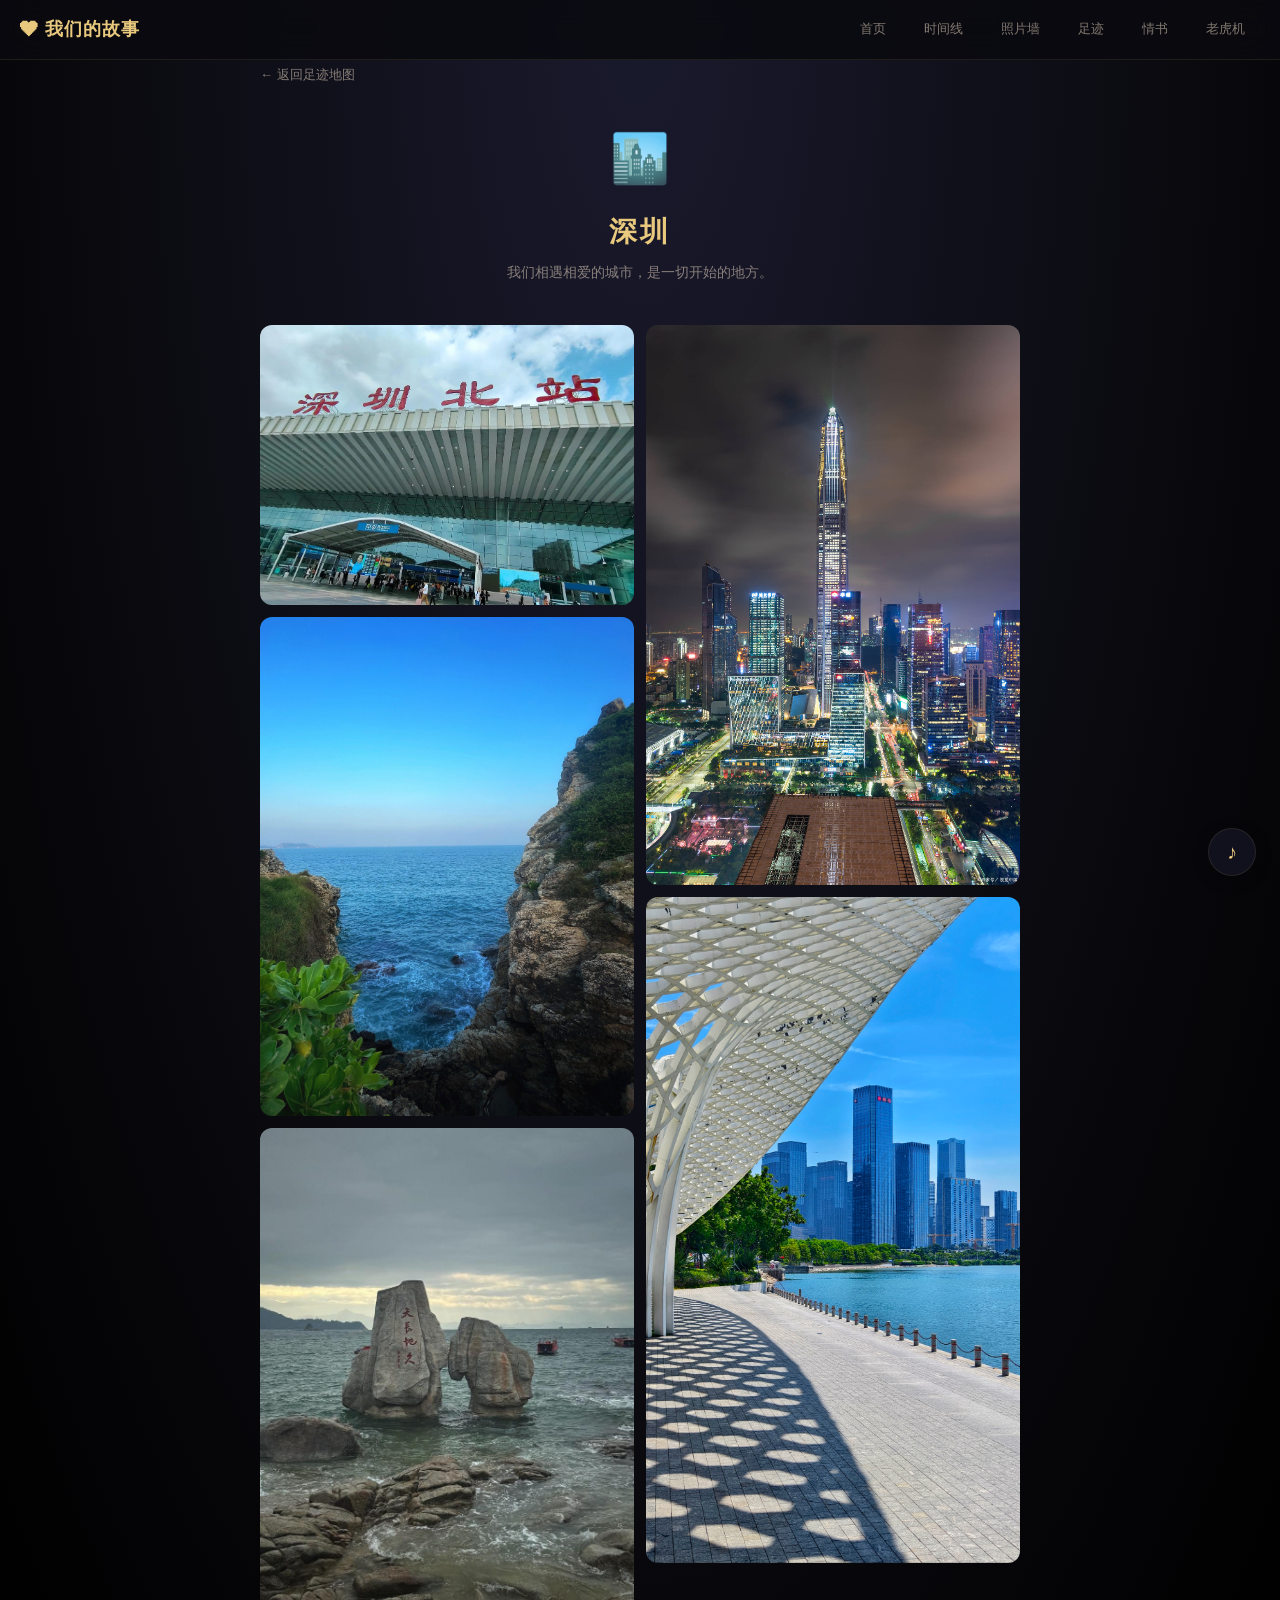
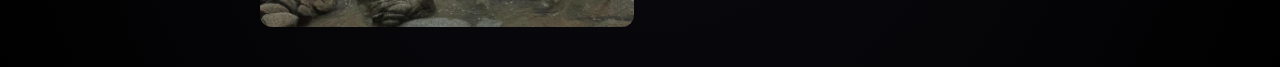
==== pages/city.html @ 8ea6f8cf "refactor: map markers navigate to city detail page instead of inline popups Co-Authored-By: Claude O" ====
<!DOCTYPE html>
<html lang="zh-CN">
<head>
    <meta charset="UTF-8">
    <meta name="viewport" content="width=device-width, initial-scale=1.0">
    <title>城市记忆</title>
    <link rel="stylesheet" href="../css/style.css">
    <style>
        body {
            background: radial-gradient(ellipse at 50% 0%, #1a1a2e 0%, #0a0a0f 60%, #000 100%);
            min-height: 100vh;
        }
        .main { max-width: 800px; padding-top: 60px; }

        .back-link {
            display: inline-flex; align-items: center; gap: 6px;
            color: var(--text-muted); font-size: 13px; margin-bottom: 32px;
            transition: color 0.2s; text-decoration: none;
        }
        .back-link:hover { color: var(--primary-glow); }

        .city-header {
            text-align: center; margin-bottom: 40px;
        }
        .city-header .icon { font-size: 48px; margin-bottom: 8px; }
        .city-header h2 {
            font-family: var(--font-serif); font-size: 28px;
            color: var(--primary-glow); letter-spacing: 3px;
        }
        .city-header .desc { color: var(--text-muted); font-size: 14px; margin-top: 6px; }

        .photo-grid {
            columns: 2; column-gap: 12px;
        }
        .photo-grid img {
            width: 100%; border-radius: 12px; margin-bottom: 12px;
            cursor: pointer; transition: transform 0.3s, box-shadow 0.3s;
            display: block; break-inside: avoid;
        }
        .photo-grid img:hover {
            transform: scale(1.03);
            box-shadow: 0 8px 32px rgba(201,169,110,0.2);
        }

        .empty-state {
            text-align: center; padding: 60px 20px; color: var(--text-muted);
            font-size: 14px;
        }

        .lightbox {
            position: fixed; inset: 0; z-index: 99999;
            background: rgba(0,0,0,0.96);
            display: flex; align-items: center; justify-content: center;
            opacity: 0; visibility: hidden; transition: opacity 0.3s;
        }
        .lightbox.open { opacity: 1; visibility: visible; }
        .lightbox img {
            max-width: 92vw; max-height: 88vh; border-radius: 8px;
            transform: scale(0.92); transition: transform 0.3s;
        }
        .lightbox.open img { transform: scale(1); }
        .lightbox .close {
            position: absolute; top: 20px; right: 32px; color: #fff;
            font-size: 32px; cursor: pointer; opacity: 0.5; z-index: 2;
        }
        .lightbox .close:hover { opacity: 1; }

        @media (max-width: 500px) {
            .photo-grid { columns: 1; }
            .main { padding-top: 50px; padding-left: 12px; padding-right: 12px; }
        }
    </style>
</head>
<body>

<div class="main">
    <a class="back-link" href="map.html">← 返回足迹地图</a>
    <div class="city-header">
        <div class="icon" id="cityIcon"></div>
        <h2 id="cityTitle"></h2>
        <div class="desc" id="cityDesc"></div>
    </div>
    <div class="photo-grid" id="photoGrid"></div>
    <div class="empty-state" id="emptyState" style="display:none;">还没有添加照片 ✦</div>
</div>

<div class="lightbox" id="lightbox" onclick="closeLightbox()">
    <span class="close">&times;</span>
    <img id="lightboxImg" src="" alt="">
</div>

<script src="../js/main.js"></script>
<script>
var cities = {
    shenzhen:   { title: '深圳', desc: '我们相遇相爱的城市，是一切开始的地方。', icon: '🏙️' },
    shanghai:   { title: '上海', desc: '外滩夜景，南京路漫步，你说这城市太魔幻了。', icon: '🌃' },
    nanjing:    { title: '南京', desc: '秦淮河畔灯火阑珊，梧桐树下漫步整座城。', icon: '🏛️' },
    hangzhou:   { title: '杭州', desc: '西湖断桥残雪，雷峰塔下我们许了愿。', icon: '🌊' },
    suzhou:     { title: '苏州', desc: '拙政园里听评弹，平江路上牵手漫步。', icon: '🏡' },
    guangzhou:  { title: '广州', desc: '肠粉早茶西关老巷，你说这里是美食天堂。', icon: '🥟' },
    chongqing:  { title: '重庆', desc: '洪崖洞的夜景像千与千寻，火锅辣到流眼泪。', icon: '🌆' },
    nanchang:   { title: '南昌', desc: '滕王阁上望赣江，英雄城里走一走。', icon: '🏯' },
    pingxiang:  { title: '萍乡', desc: '萍水相逢，却是此生最美的意外。', icon: '⛰️' },
    hengyang:   { title: '衡阳', desc: '衡山脚下，你说要一起看遍世间风景。', icon: '🏔️' },
    changsha:   { title: '长沙', desc: '橘子洲头烟花绚烂，茶颜悦色一人一杯。', icon: '🎆' },
    fuzhou:     { title: '福州', desc: '三坊七巷走九遍，鱼丸肉燕吃不够。', icon: '🍜' },
    pingtan:    { title: '平潭岛', desc: '蓝眼泪划过海岸，像极了爱情的模样。', icon: '🏝️' }
};

var slug = new URLSearchParams(location.search).get('city') || 'shenzhen';
var city = cities[slug];

if (city) {
    document.title = city.title + ' — 我们的足迹';
    document.getElementById('cityIcon').textContent = city.icon;
    document.getElementById('cityTitle').textContent = city.title;
    document.getElementById('cityDesc').textContent = city.desc;
}

fetch('../data/map.json').then(function(r) { return r.json(); }).then(function(data) {
    var photos = data[slug] || [];
    if (!photos.length) {
        document.getElementById('emptyState').style.display = 'block';
        return;
    }
    var html = photos.map(function(f) {
        var src = '../images/map/' + slug + '/' + f;
        return '<img src="' + src + '" alt="" onclick="openLightbox(this.src)" loading="lazy" onerror="this.style.display=\'none\'">';
    }).join('');
    document.getElementById('photoGrid').innerHTML = html;
});

function openLightbox(src) {
    document.getElementById('lightboxImg').src = src;
    document.getElementById('lightbox').classList.add('open');
}
function closeLightbox() {
    document.getElementById('lightbox').classList.remove('open');
}
document.addEventListener('keydown', function(e) {
    if (e.key === 'Escape') closeLightbox();
});
</script>
</body>
</html>
---- css/style.css ----
/* === 全局 === */
* { margin: 0; padding: 0; box-sizing: border-box; }

:root {
    --primary: #c9a96e;
    --primary-glow: #e8c97e;
    --accent: #8b7355;
    --bg: #0a0a0f;
    --bg-card: rgba(20, 20, 35, 0.85);
    --text: #e8d5c0;
    --text-muted: rgba(232, 213, 192, 0.55);
    --border: rgba(201, 169, 110, 0.12);
    --shadow: rgba(0, 0, 0, 0.5);
    --radius: 16px;
    --font-serif: 'Georgia', 'Times New Roman', serif;
    --font-sans: -apple-system, BlinkMacSystemFont, 'Segoe UI', Roboto, sans-serif;
}

html { scroll-behavior: smooth; }

body {
    font-family: var(--font-sans);
    background: var(--bg);
    color: var(--text);
    line-height: 1.7;
    min-height: 100vh;
    -webkit-font-smoothing: antialiased;
}

a { color: var(--primary); text-decoration: none; }
img { max-width: 100%; border-radius: 12px; }

/* === 导航 === */
.nav {
    position: fixed; top: 0; left: 0; right: 0; z-index: 100;
    background: rgba(10, 10, 15, 0.88);
    backdrop-filter: blur(16px); -webkit-backdrop-filter: blur(16px);
    border-bottom: 1px solid var(--border);
    padding: 0 20px; height: 60px;
    display: flex; align-items: center; justify-content: space-between;
}

.nav-title {
    font-family: var(--font-serif); font-size: 18px;
    color: var(--primary-glow); font-weight: 600; letter-spacing: 1px;
}

.nav-links {
    display: flex; gap: 8px; overflow-x: auto;
    -webkit-overflow-scrolling: touch; scrollbar-width: none; padding: 4px 0;
}
.nav-links::-webkit-scrollbar { display: none; }

.nav-links a {
    padding: 6px 14px; border-radius: 20px; font-size: 13px;
    color: var(--text-muted); white-space: nowrap; transition: all 0.3s;
    border: 1px solid transparent;
}
.nav-links a:hover, .nav-links a.active {
    background: rgba(201, 169, 110, 0.15); color: var(--primary-glow);
    border-color: rgba(201, 169, 110, 0.25);
}

/* === 主容器 === */
.main { max-width: 900px; margin: 0 auto; padding: 80px 20px 40px; }

.page-title {
    font-family: var(--font-serif); font-size: 36px; text-align: center;
    color: var(--primary-glow); margin-bottom: 8px; letter-spacing: 2px;
}

.page-subtitle { text-align: center; color: var(--text-muted); font-size: 14px; margin-bottom: 48px; }

/* === 卡片 === */
.card {
    background: var(--bg-card); border-radius: var(--radius); padding: 24px;
    box-shadow: 0 4px 24px rgba(0,0,0,0.3), 0 0 0 1px var(--border);
    margin-bottom: 20px; transition: transform 0.3s, box-shadow 0.3s;
    backdrop-filter: blur(8px); -webkit-backdrop-filter: blur(8px);
}
.card:hover { transform: translateY(-3px); box-shadow: 0 8px 32px rgba(0,0,0,0.4), 0 0 0 1px var(--primary); }

/* === 按钮 === */
.btn {
    display: inline-block; padding: 12px 32px; border: none; border-radius: 50px;
    font-size: 15px; font-family: var(--font-sans); cursor: pointer;
    transition: all 0.3s; text-align: center; letter-spacing: 1px;
}

.btn-primary {
    background: linear-gradient(135deg, var(--primary), #a0844e);
    color: #fff; box-shadow: 0 4px 20px rgba(201, 169, 110, 0.3);
}
.btn-primary:hover { transform: translateY(-2px); box-shadow: 0 8px 32px rgba(201, 169, 110, 0.45); }

/* === 时间线 === */
.timeline { position: relative; padding-left: 44px; }

.timeline::before {
    content: ''; position: absolute; left: 18px; top: 0; bottom: 0;
    width: 1px; background: linear-gradient(180deg, var(--primary), rgba(201,169,110,0.2));
}

.timeline-item { position: relative; margin-bottom: 36px; padding-left: 20px; }

.timeline-dot {
    position: absolute; left: -30px; top: 8px; width: 12px; height: 12px;
    border-radius: 50%; background: var(--primary);
    border: 3px solid var(--bg); box-shadow: 0 0 12px rgba(201,169,110,0.5);
}

.timeline-date { font-size: 13px; color: var(--primary-glow); margin-bottom: 6px; letter-spacing: 1px; }
.timeline-title { font-size: 19px; font-weight: 600; color: var(--text); margin-bottom: 8px; }
.timeline-desc { font-size: 14px; color: var(--text-muted); line-height: 1.9; }
.timeline-img { margin-top: 14px; border-radius: 12px; max-height: 320px; object-fit: cover; width: 100%; }

/* === 照片墙-轮播 === */
.carousel-container {
    position: relative; width: 100%; max-width: 900px; margin: 0 auto;
    height: 75vh; min-height: 480px; overflow: hidden; border-radius: 20px;
    box-shadow: 0 8px 40px rgba(0,0,0,0.5), 0 0 0 1px var(--border);
}

.carousel-track {
    display: flex; height: 100%; transition: transform 0.7s cubic-bezier(0.4, 0, 0.2, 1);
}

.carousel-slide {
    min-width: 100%; height: 100%; position: relative; flex-shrink: 0;
}

.carousel-slide img {
    width: 100%; height: 100%; object-fit: cover; border-radius: 0;
}

.carousel-slide .overlay {
    position: absolute; bottom: 0; left: 0; right: 0;
    background: linear-gradient(to top, rgba(0,0,0,0.9), transparent);
    padding: 48px 32px 32px; color: #fff;
}

.carousel-slide .overlay .slide-title {
    font-family: var(--font-serif); font-size: 22px; margin-bottom: 4px;
}
.carousel-slide .overlay .slide-desc { font-size: 13px; opacity: 0.75; }

.carousel-btn {
    position: absolute; top: 50%; transform: translateY(-50%); z-index: 10;
    width: 48px; height: 48px; border-radius: 50%; border: none;
    background: rgba(20,20,35,0.7); backdrop-filter: blur(8px);
    color: var(--primary-glow); font-size: 24px; cursor: pointer;
    transition: all 0.3s; display: flex; align-items: center; justify-content: center;
}
.carousel-btn:hover { background: rgba(201,169,110,0.25); }
.carousel-btn.prev { left: 16px; }
.carousel-btn.next { right: 16px; }

.carousel-dots {
    position: absolute; bottom: 16px; left: 50%; transform: translateX(-50%);
    display: flex; gap: 8px; z-index: 5;
}
.carousel-dot {
    width: 8px; height: 8px; border-radius: 50%; background: rgba(255,255,255,0.4);
    cursor: pointer; transition: all 0.3s; border: none;
}
.carousel-dot.active { background: var(--primary-glow); width: 24px; border-radius: 12px; }

/* === 地图 === */
#map { height: 550px; border-radius: 20px; box-shadow: 0 8px 40px rgba(0,0,0,0.5); }

.leaflet-popup-content-wrapper {
    background: var(--bg-card) !important; color: var(--text) !important;
    border-radius: 14px !important; box-shadow: 0 8px 32px rgba(0,0,0,0.5) !important;
    border: 1px solid var(--border) !important; backdrop-filter: blur(12px);
}
.leaflet-popup-tip { background: var(--bg-card) !important; }

.map-popup { padding: 4px; }
.map-popup strong { color: var(--primary-glow); font-size: 14px; }
.map-popup .popup-photos { display: flex; gap: 6px; margin: 8px 0; flex-wrap: wrap; }
.map-popup .popup-photos img {
    width: 100px; height: 70px; object-fit: cover; border-radius: 8px;
    cursor: pointer; transition: transform 0.2s; border: 2px solid transparent;
}
.map-popup .popup-photos img:hover { transform: scale(1.05); border-color: var(--primary); }
.map-popup p { font-size: 13px; color: var(--text-muted); margin-top: 6px; }

/* === 情书 === */
.letter { max-width: 650px; margin: 0 auto; }
.letter-card {
    background: var(--bg-card); border-radius: var(--radius); padding: 48px 40px;
    box-shadow: 0 4px 24px rgba(0,0,0,0.3), 0 0 0 1px var(--border);
    margin-bottom: 24px; backdrop-filter: blur(8px);
}
.letter-date { font-size: 13px; color: var(--primary-glow); text-align: right; margin-bottom: 24px; }
.letter-content {
    font-size: 16px; line-height: 2.2; color: var(--text); white-space: pre-wrap;
    font-family: var(--font-serif);
}

/* === 9宫格刮刮乐 === */
.scratch-grid {
    display: grid; grid-template-columns: repeat(3, 1fr);
    gap: 12px; max-width: 520px; margin: 0 auto;
}

.scratch-cell {
    position: relative; aspect-ratio: 1; border-radius: 14px;
    overflow: hidden; cursor: crosshair;
    box-shadow: 0 2px 12px rgba(0,0,0,0.3);
}

.scratch-cell.result {
    display: flex; flex-direction: column; align-items: center;
    justify-content: center; padding: 12px; background: var(--bg-card);
}

.scratch-cell .emoji { font-size: 32px; margin-bottom: 6px; }
.scratch-cell .label { font-size: 12px; color: var(--text-muted); text-align: center; }
.scratch-cell canvas {
    position: absolute; inset: 0; width: 100%; height: 100%; z-index: 1;
}
.scratch-hint {
    text-align: center; margin-top: 16px; font-size: 14px;
    color: var(--text-muted); animation: pulse 2s ease-in-out infinite;
}

.revealed .scratch-cell-inner {
    opacity: 1; transform: scale(1);
}

/* === 星空粒子 === */
.star { position: fixed; pointer-events: none; z-index: 0; }
.star::before {
    content: '✦'; font-size: 12px; color: rgba(201,169,110,0.3);
}

/* === 音乐 === */
.music-btn {
    position: fixed; bottom: 24px; right: 24px; z-index: 100;
    width: 48px; height: 48px; border-radius: 50%; border: 1px solid var(--border);
    background: var(--bg-card); box-shadow: 0 4px 16px rgba(0,0,0,0.3);
    cursor: pointer; font-size: 20px; display: flex; align-items: center;
    justify-content: center; transition: all 0.3s; color: var(--primary-glow);
    backdrop-filter: blur(8px);
}
.music-btn:hover { transform: scale(1.1); box-shadow: 0 6px 24px rgba(0,0,0,0.4); }
.music-btn.playing { animation: spin 4s linear infinite; border-color: var(--primary); }
.music-btn.ready { border-color: rgba(201,169,110,0.4); }

/* === 动画 === */
@keyframes fadeInUp {
    from { opacity: 0; transform: translateY(24px); }
    to { opacity: 1; transform: translateY(0); }
}
@keyframes pulse { 0%,100% { opacity: 1; } 50% { opacity: 0.4; } }
@keyframes spin { from { transform: rotate(0deg); } to { transform: rotate(360deg); } }
@keyframes shimmer {
    0% { background-position: -200% center; }
    100% { background-position: 200% center; }
}

/* === 响应式 === */
@media (max-width: 600px) {
    .nav { padding: 0 12px; height: 52px; }
    .nav-title { font-size: 15px; }
    .nav-links a { padding: 4px 10px; font-size: 12px; }
    .main { padding: 70px 12px 30px; }
    .page-title { font-size: 26px; }
    .carousel-container { height: 55vh; min-height: 350px; }
    .carousel-btn { width: 38px; height: 38px; font-size: 18px; }
    .letter-card { padding: 28px 20px; }
    .timeline { padding-left: 36px; }
    .scratch-grid { gap: 8px; }
    .music-btn { bottom: 16px; right: 16px; width: 42px; height: 42px; font-size: 18px; }
    #map { height: 400px; }
}
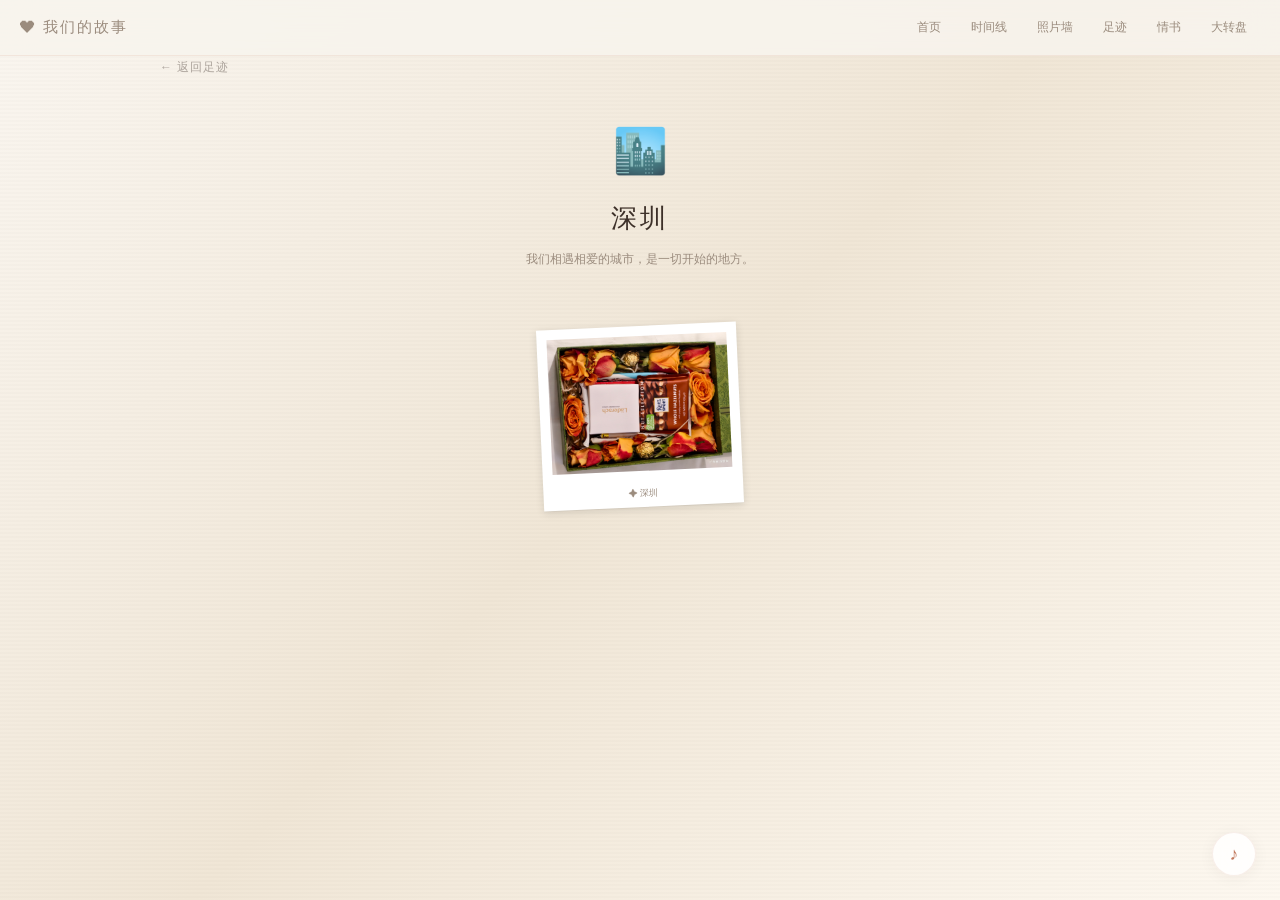
==== commit 935e9478: "新版修改" ====
--- a/pages/city.html
+++ b/pages/city.html
@@ -6,140 +6,377 @@
     <title>城市记忆</title>
     <link rel="stylesheet" href="../css/style.css">
     <style>
+        * { margin:0; padding:0; box-sizing:border-box; }
         body {
-            background: radial-gradient(ellipse at 50% 0%, #1a1a2e 0%, #0a0a0f 60%, #000 100%);
-            min-height: 100vh;
-        }
-        .main { max-width: 800px; padding-top: 60px; }
-
-        .back-link {
-            display: inline-flex; align-items: center; gap: 6px;
-            color: var(--text-muted); font-size: 13px; margin-bottom: 32px;
-            transition: color 0.2s; text-decoration: none;
-        }
-        .back-link:hover { color: var(--primary-glow); }
-
-        .city-header {
-            text-align: center; margin-bottom: 40px;
-        }
-        .city-header .icon { font-size: 48px; margin-bottom: 8px; }
-        .city-header h2 {
-            font-family: var(--font-serif); font-size: 28px;
-            color: var(--primary-glow); letter-spacing: 3px;
-        }
-        .city-header .desc { color: var(--text-muted); font-size: 14px; margin-top: 6px; }
-
-        .photo-grid {
-            columns: 2; column-gap: 12px;
-        }
-        .photo-grid img {
-            width: 100%; border-radius: 12px; margin-bottom: 12px;
-            cursor: pointer; transition: transform 0.3s, box-shadow 0.3s;
-            display: block; break-inside: avoid;
-        }
-        .photo-grid img:hover {
-            transform: scale(1.03);
-            box-shadow: 0 8px 32px rgba(201,169,110,0.2);
-        }
-
-        .empty-state {
-            text-align: center; padding: 60px 20px; color: var(--text-muted);
-            font-size: 14px;
-        }
-
+            overflow-x: hidden;
+            font-family: -apple-system,BlinkMacSystemFont,'Segoe UI',sans-serif;
+        }
+        a { text-decoration:none; }
+
+        /* === 风格参数 === */
+        /* 麻绳夹子 */
+        .rope-bg  { background: linear-gradient(180deg, #f5efe0 0%, #e8e0d0 40%, #f0e8d8 100%); }
+        .rope-bg .bg-texture {
+            background-image: radial-gradient(circle, rgba(139,119,90,0.06) 1px, transparent 1px);
+            background-size: 4px 4px;
+        }
+        /* 拍立得堆叠 */
+        .polaroid-bg { background: linear-gradient(135deg, #faf6f0 0%, #f0e6d6 50%, #fdf8f0 100%); }
+        .polaroid-bg .bg-texture {
+            background-image: repeating-linear-gradient(0deg, transparent, transparent 2px, rgba(0,0,0,0.01) 2px, rgba(0,0,0,0.01) 4px);
+        }
+        /* 胶片卷轴 */
+        .film-bg { background: linear-gradient(180deg, #2a2220 0%, #1a1412 50%, #241c18 100%); }
+        .film-bg .bg-texture {
+            background-image: radial-gradient(ellipse, rgba(255,255,255,0.02) 1px, transparent 1px);
+            background-size: 3px 6px;
+        }
+        /* 花窗格 */
+        .window-bg { background: linear-gradient(180deg, #f5efe6 0%, #ede0d0 50%, #f8f0e8 100%); }
+        .window-bg .bg-texture {
+            background-image: repeating-linear-gradient(45deg, transparent, transparent 1px, rgba(139,119,90,0.03) 1px, rgba(139,119,90,0.03) 2px);
+        }
+
+        .bg-texture { position:fixed; inset:0; z-index:0; pointer-events:none; }
+
+        /* === 容器 === */
+        .page { position:relative; z-index:1; max-width:1000px; margin:0 auto; padding:52px 20px 64px; }
+
+        .back {
+            display:inline-flex; align-items:center; gap:5px;
+            font-size:12px; margin-bottom:32px; letter-spacing:1px;
+            transition:color 0.2s;
+        }
+        .rope-bg .back, .polaroid-bg .back, .window-bg .back { color:rgba(61,48,41,0.4); }
+        .rope-bg .back:hover, .polaroid-bg .back:hover, .window-bg .back:hover { color:#c1785c; }
+        .film-bg .back { color:rgba(200,190,180,0.35); }
+        .film-bg .back:hover { color:rgba(200,190,180,0.7); }
+
+        .header { text-align:center; margin-bottom:44px; }
+        .header .emoji { font-size:44px; margin-bottom:6px; }
+        .header h1 { font-family:'Georgia',serif; font-size:26px; letter-spacing:3px; font-weight:normal; }
+        .header .desc { font-size:12px; margin-top:6px; }
+        .rope-bg .header h1, .polaroid-bg .header h1, .window-bg .header h1 { color:#3d3029; }
+        .rope-bg .header .desc, .polaroid-bg .header .desc, .window-bg .header .desc { color:#9b8c7e; }
+        .film-bg .header h1 { color:#e0d6c8; }
+        .film-bg .header .desc { color:rgba(200,190,180,0.4); }
+
+        /* === 麻绳夹子 === */
+        .rope-wall {
+            position:relative; padding:28px 0 40px;
+        }
+        .rope-line {
+            position:relative; margin-bottom:36px;
+        }
+        .rope-line::before {
+            content:''; position:absolute; top:30px; left:-10px; right:-10px;
+            height:3px; background:linear-gradient(90deg, #8b7355 0%, #a0896c 30%, #c4a882 50%, #a0896c 70%, #8b7355 100%);
+            border-radius:2px; z-index:0;
+            box-shadow:0 1px 0 rgba(0,0,0,0.08);
+        }
+        .rope-photos {
+            display:flex; flex-wrap:wrap; gap:12px 18px;
+            justify-content:center; padding:0 12px;
+        }
+        .rope-item {
+            position:relative; z-index:1; cursor:pointer;
+            transition:transform 0.3s;
+        }
+        .rope-item:hover { transform:translateY(-4px) rotate(0deg) !important; z-index:3; }
+        .rope-item img {
+            display:block; border-radius:3px;
+            box-shadow:0 3px 12px rgba(0,0,0,0.15);
+            max-height:240px; width:auto;
+        }
+        /* 木夹子 */
+        .rope-item::before {
+            content:''; position:absolute; top:-10px; left:50%; transform:translateX(-50%);
+            width:16px; height:6px; background:#c4a070;
+            border-radius:3px 3px 0 0; z-index:2;
+            box-shadow:0 1px 2px rgba(0,0,0,0.2);
+        }
+        .rope-item::after {
+            content:''; position:absolute; top:-14px; left:50%; transform:translateX(-50%);
+            width:4px; height:8px; background:#a08060;
+            border-radius:50%; z-index:3;
+        }
+
+        /* === 拍立得堆叠 === */
+        .polaroid-stack {
+            position:relative; min-height:500px; padding:20px;
+            display:flex; flex-wrap:wrap; justify-content:center;
+            align-items:flex-start; gap:0;
+        }
+        .polaroid-card {
+            position:relative; background:#fff; padding:10px 10px 36px;
+            box-shadow:0 2px 8px rgba(0,0,0,0.12), 0 1px 0 rgba(0,0,0,0.04);
+            cursor:pointer; transition:all 0.35s;
+            margin:-8px;
+        }
+        .polaroid-card:hover { transform:scale(1.08) rotate(0deg) !important; z-index:10; box-shadow:0 8px 28px rgba(0,0,0,0.2); }
+        .polaroid-card img {
+            display:block; max-width:180px; max-height:200px;
+            width:auto; height:auto;
+        }
+        .polaroid-card .note {
+            position:absolute; bottom:6px; left:10px; right:10px;
+            text-align:center; font-size:9px; color:#9b8c7e;
+            font-family:'Georgia',serif; white-space:nowrap; overflow:hidden;
+        }
+
+        /* === 胶片卷轴 === */
+        .film-strip {
+            padding:32px 0; overflow-x:auto; scrollbar-width:thin;
+            display:flex; gap:0; align-items:center;
+            scroll-snap-type:x mandatory;
+        }
+        .film-strip::-webkit-scrollbar { height:4px; }
+        .film-strip::-webkit-scrollbar-thumb { background:rgba(255,255,255,0.1); border-radius:2px; }
+        .film-frame {
+            flex-shrink:0; scroll-snap-align:center;
+            position:relative; background:#1a1a1a;
+            padding:12px 14px;
+            border-top:3px dashed rgba(255,255,255,0.08);
+            border-bottom:3px dashed rgba(255,255,255,0.08);
+            cursor:pointer; transition:transform 0.3s;
+        }
+        .film-frame:hover { transform:scale(1.04); z-index:2; }
+        .film-frame img {
+            display:block; max-height:320px; width:auto;
+            border-radius:2px;
+        }
+        /* 齿孔 */
+        .film-strip-wrap {
+            position:relative;
+        }
+        .film-strip-wrap::before, .film-strip-wrap::after {
+            content:''; position:absolute; left:0; right:0; height:4px;
+            background:radial-gradient(circle, rgba(255,255,255,0.06) 2px, transparent 2px);
+            background-size:16px 4px; z-index:1; pointer-events:none;
+        }
+        .film-strip-wrap::before { top:0; }
+        .film-strip-wrap::after { bottom:0; }
+
+        /* === 花窗格 === */
+        .window-grid {
+            display:grid; grid-template-columns: repeat(auto-fill, minmax(200px, 1fr));
+            gap:14px; padding:16px;
+        }
+        .window-pane {
+            position:relative; cursor:pointer; overflow:hidden;
+            border-radius:4px;
+            box-shadow:
+                0 0 0 8px #f0e8d8,
+                0 0 0 10px #d4c4a8,
+                0 0 0 14px #f5efe0,
+                0 4px 16px rgba(0,0,0,0.1);
+            transition:all 0.3s;
+            aspect-ratio:1;
+        }
+        .window-pane:hover { transform:scale(1.04); box-shadow:0 0 0 8px #f0e8d8, 0 0 0 10px #c1785c, 0 0 0 14px #f5efe0, 0 8px 24px rgba(0,0,0,0.15); }
+        .window-pane img {
+            width:100%; height:100%; object-fit:cover;
+        }
+        /* 窗格十字线 */
+        .window-pane::before {
+            content:''; position:absolute; inset:0; z-index:1; pointer-events:none;
+            background:linear-gradient(180deg, transparent 49%, rgba(139,119,90,0.12) 49%, rgba(139,119,90,0.12) 51%, transparent 51%),
+                       linear-gradient(90deg, transparent 49%, rgba(139,119,90,0.12) 49%, rgba(139,119,90,0.12) 51%, transparent 51%);
+        }
+
+        /* === 灯箱 === */
         .lightbox {
-            position: fixed; inset: 0; z-index: 99999;
-            background: rgba(0,0,0,0.96);
-            display: flex; align-items: center; justify-content: center;
-            opacity: 0; visibility: hidden; transition: opacity 0.3s;
-        }
-        .lightbox.open { opacity: 1; visibility: visible; }
+            position:fixed; inset:0; z-index:9999;
+            background:rgba(0,0,0,0.96); display:flex; align-items:center;
+            justify-content:center; opacity:0; visibility:hidden; transition:0.35s;
+            cursor:pointer;
+        }
+        .lightbox.open { opacity:1; visibility:visible; }
         .lightbox img {
-            max-width: 92vw; max-height: 88vh; border-radius: 8px;
-            transform: scale(0.92); transition: transform 0.3s;
-        }
-        .lightbox.open img { transform: scale(1); }
-        .lightbox .close {
-            position: absolute; top: 20px; right: 32px; color: #fff;
-            font-size: 32px; cursor: pointer; opacity: 0.5; z-index: 2;
-        }
-        .lightbox .close:hover { opacity: 1; }
-
-        @media (max-width: 500px) {
-            .photo-grid { columns: 1; }
-            .main { padding-top: 50px; padding-left: 12px; padding-right: 12px; }
+            max-width:92vw; max-height:90vh; object-fit:contain;
+            transition:transform 0.35s; transform:scale(0.93);
+        }
+        .lightbox.open img { transform:scale(1); }
+        .lightbox .lb-close {
+            position:absolute; top:20px; right:28px;
+            color:rgba(255,255,255,0.4); font-size:28px;
+            background:none; border:none; cursor:pointer;
+        }
+        .lightbox .lb-close:hover { color:#fff; }
+
+        @media (max-width:640px) {
+            .page { padding:40px 10px 48px; }
+            .header h1 { font-size:22px; }
+            .rope-item img { max-height:150px; }
+            .polaroid-card img { max-width:130px; max-height:150px; }
+            .film-frame img { max-height:200px; }
+            .window-grid { grid-template-columns: repeat(auto-fill, minmax(140px, 1fr)); gap:10px; }
+            .window-pane { box-shadow:0 0 0 5px #f0e8d8, 0 0 0 7px #d4c4a8, 0 0 0 10px #f5efe0, 0 3px 10px rgba(0,0,0,0.1); }
         }
     </style>
 </head>
-<body>
-
-<div class="main">
-    <a class="back-link" href="map.html">← 返回足迹地图</a>
-    <div class="city-header">
-        <div class="icon" id="cityIcon"></div>
-        <h2 id="cityTitle"></h2>
-        <div class="desc" id="cityDesc"></div>
+<body id="bodyEl">
+
+<div class="bg-texture"></div>
+
+<div class="page">
+    <a class="back" href="map.html">← 返回足迹</a>
+    <div class="header">
+        <div class="emoji" id="emoji"></div>
+        <h1 id="cityName"></h1>
+        <p class="desc" id="cityDesc"></p>
     </div>
-    <div class="photo-grid" id="photoGrid"></div>
-    <div class="empty-state" id="emptyState" style="display:none;">还没有添加照片 ✦</div>
+    <div id="content"></div>
 </div>
 
-<div class="lightbox" id="lightbox" onclick="closeLightbox()">
-    <span class="close">&times;</span>
-    <img id="lightboxImg" src="" alt="">
+<div class="lightbox" id="lightbox" onclick="closeLb()">
+    <button class="lb-close">&times;</button>
+    <img id="lbImg" src="" alt="">
 </div>
 
 <script src="../js/main.js"></script>
 <script>
+// === 城市数据 ===
 var cities = {
-    shenzhen:   { title: '深圳', desc: '我们相遇相爱的城市，是一切开始的地方。', icon: '🏙️' },
-    shanghai:   { title: '上海', desc: '外滩夜景，南京路漫步，你说这城市太魔幻了。', icon: '🌃' },
-    nanjing:    { title: '南京', desc: '秦淮河畔灯火阑珊，梧桐树下漫步整座城。', icon: '🏛️' },
-    hangzhou:   { title: '杭州', desc: '西湖断桥残雪，雷峰塔下我们许了愿。', icon: '🌊' },
-    suzhou:     { title: '苏州', desc: '拙政园里听评弹，平江路上牵手漫步。', icon: '🏡' },
-    guangzhou:  { title: '广州', desc: '肠粉早茶西关老巷，你说这里是美食天堂。', icon: '🥟' },
-    chongqing:  { title: '重庆', desc: '洪崖洞的夜景像千与千寻，火锅辣到流眼泪。', icon: '🌆' },
-    nanchang:   { title: '南昌', desc: '滕王阁上望赣江，英雄城里走一走。', icon: '🏯' },
-    pingxiang:  { title: '萍乡', desc: '萍水相逢，却是此生最美的意外。', icon: '⛰️' },
-    hengyang:   { title: '衡阳', desc: '衡山脚下，你说要一起看遍世间风景。', icon: '🏔️' },
-    changsha:   { title: '长沙', desc: '橘子洲头烟花绚烂，茶颜悦色一人一杯。', icon: '🎆' },
-    fuzhou:     { title: '福州', desc: '三坊七巷走九遍，鱼丸肉燕吃不够。', icon: '🍜' },
-    pingtan:    { title: '平潭岛', desc: '蓝眼泪划过海岸，像极了爱情的模样。', icon: '🏝️' }
+    shenzhen:  { title:'深圳', desc:'我们相遇相爱的城市，是一切开始的地方。', emoji:'🏙️', style:'polaroid' },
+    shanghai:  { title:'上海', desc:'外滩夜景，南京路漫步，你说这城市太魔幻了。', emoji:'🌃', style:'polaroid' },
+    nanjing:   { title:'南京', desc:'秦淮河畔灯火阑珊，梧桐树下漫步整座城。', emoji:'🏛️', style:'film' },
+    hangzhou:  { title:'杭州', desc:'西湖断桥残雪，雷峰塔下我们许了愿。', emoji:'🌊', style:'rope' },
+    suzhou:    { title:'苏州', desc:'拙政园里听评弹，平江路上牵手漫步。', emoji:'🏡', style:'window' },
+    guangzhou: { title:'广州', desc:'小蛮腰下珠江边，肠粉早茶是我们的日常。', emoji:'🥟', style:'window' },
+    chongqing: { title:'重庆', desc:'洪崖洞的夜景像千与千寻，火锅辣到流眼泪。', emoji:'🌆', style:'polaroid' },
+    nanchang:  { title:'南昌', desc:'滕王阁上望赣江，英雄城里走一走。', emoji:'🏯', style:'window' },
+    pingxiang: { title:'萍乡', desc:'萍水相逢，却是此生最美的意外。', emoji:'⛰️', style:'rope' },
+    hengyang:  { title:'衡阳', desc:'衡山雾凇，冰晶世界里的温暖回忆。', emoji:'🏔️', style:'rope' },
+    changsha:  { title:'长沙', desc:'橘子洲头烟花绚烂，茶颜悦色一人一杯。', emoji:'🎆', style:'polaroid' },
+    fuzhou:    { title:'福州', desc:'三坊七巷走九遍，鱼丸肉燕吃不够。', emoji:'🍜', style:'film' },
+    pingtan:   { title:'平潭岛', desc:'蓝眼泪划过海岸，像极了爱情的模样。', emoji:'🏝️', style:'rope' },
+    qingyuan:  { title:'清远', desc:'北江竹筏漂流，山野间的清凉回忆。', emoji:'🏞️', style:'rope' },
+    xianggang: { title:'香港', desc:'维港霓虹闪烁，和你一起看遍繁华。', emoji:'🌉', style:'polaroid' },
+    changde:   { title:'常德', desc:'大小河街灯火，桃花源里遇见了你。', emoji:'🌸', style:'film' }
 };
 
 var slug = new URLSearchParams(location.search).get('city') || 'shenzhen';
-var city = cities[slug];
-
-if (city) {
-    document.title = city.title + ' — 我们的足迹';
-    document.getElementById('cityIcon').textContent = city.icon;
-    document.getElementById('cityTitle').textContent = city.title;
-    document.getElementById('cityDesc').textContent = city.desc;
-}
-
-fetch('../data/map.json').then(function(r) { return r.json(); }).then(function(data) {
-    var photos = data[slug] || [];
-    if (!photos.length) {
-        document.getElementById('emptyState').style.display = 'block';
+var c = cities[slug] || cities['shenzhen'];
+document.title = c.title + ' — 足迹';
+document.getElementById('emoji').textContent = c.emoji;
+document.getElementById('cityName').textContent = c.title;
+document.getElementById('cityDesc').textContent = c.desc;
+
+// 设置身体背景类
+var body = document.getElementById('bodyEl');
+var styleMap = {
+    rope: 'rope-bg',
+    polaroid: 'polaroid-bg',
+    film: 'film-bg',
+    window: 'window-bg'
+};
+body.className = styleMap[c.style] || 'rope-bg';
+
+// === 加载照片 ===
+fetch('../data/map.json').then(function(r){return r.json();}).then(function(data){
+    var files = data[slug] || [];
+    var container = document.getElementById('content');
+
+    if (!files.length) {
+        container.innerHTML = '<div style="text-align:center;padding:60px 20px;font-size:13px;opacity:0.3;">还没有添加照片</div>';
         return;
     }
-    var html = photos.map(function(f) {
+
+    switch (c.style) {
+        case 'rope':
+            buildRope(container, files);
+            break;
+        case 'polaroid':
+            buildPolaroid(container, files);
+            break;
+        case 'film':
+            buildFilm(container, files);
+            break;
+        case 'window':
+            buildWindow(container, files);
+            break;
+    }
+});
+
+// === 麻绳夹子 ===
+function buildRope(ct, files) {
+    var wall = document.createElement('div'); wall.className = 'rope-wall';
+
+    // 每行5-6张，用多条绳
+    var perRow = Math.min(6, Math.ceil(files.length / 2));
+    var rows = [];
+    for (var i = 0; i < files.length; i += perRow) {
+        rows.push(files.slice(i, i + perRow));
+    }
+    if (rows.length === 1 && rows[0].length > 6) {
+        // 重新分配两行
+        var half = Math.ceil(files.length / 2);
+        rows = [files.slice(0, half), files.slice(half)];
+    }
+
+    rows.forEach(function(row) {
+        var line = document.createElement('div'); line.className = 'rope-line';
+        var photos = document.createElement('div'); photos.className = 'rope-photos';
+        row.forEach(function(f, idx) {
+            var item = document.createElement('div'); item.className = 'rope-item';
+            var rot = (Math.random() - 0.5) * 10; // -5° ~ +5°
+            item.style.transform = 'rotate(' + rot + 'deg)';
+            var src = '../images/map/' + slug + '/' + f;
+            item.innerHTML = '<img src="' + src + '" alt="" onclick="openLb(this.src)" loading="lazy" onerror="this.style.display=\'none\'">';
+            photos.appendChild(item);
+        });
+        line.appendChild(photos);
+        wall.appendChild(line);
+    });
+    ct.appendChild(wall);
+}
+
+// === 拍立得堆叠 ===
+function buildPolaroid(ct, files) {
+    var stack = document.createElement('div'); stack.className = 'polaroid-stack';
+    files.forEach(function(f, idx) {
+        var card = document.createElement('div'); card.className = 'polaroid-card';
+        var rot = (Math.random() - 0.5) * 14;
+        card.style.transform = 'rotate(' + rot + 'deg)';
+        card.style.zIndex = idx;
         var src = '../images/map/' + slug + '/' + f;
-        return '<img src="' + src + '" alt="" onclick="openLightbox(this.src)" loading="lazy" onerror="this.style.display=\'none\'">';
-    }).join('');
-    document.getElementById('photoGrid').innerHTML = html;
-});
-
-function openLightbox(src) {
-    document.getElementById('lightboxImg').src = src;
-    document.getElementById('lightbox').classList.add('open');
+        card.innerHTML = '<img src="' + src + '" alt="" onclick="openLb(this.src)" loading="lazy" onerror="this.parentElement.style.display=\'none\'">'
+            + '<div class="note">✦ ' + c.title + '</div>';
+        stack.appendChild(card);
+    });
+    ct.appendChild(stack);
 }
-function closeLightbox() {
-    document.getElementById('lightbox').classList.remove('open');
+
+// === 胶片卷轴 ===
+function buildFilm(ct, files) {
+    var wrap = document.createElement('div'); wrap.className = 'film-strip-wrap';
+    var strip = document.createElement('div'); strip.className = 'film-strip';
+    files.forEach(function(f) {
+        var frame = document.createElement('div'); frame.className = 'film-frame';
+        var src = '../images/map/' + slug + '/' + f;
+        frame.innerHTML = '<img src="' + src + '" alt="" onclick="openLb(this.src)" loading="lazy" onerror="this.parentElement.style.display=\'none\'">';
+        strip.appendChild(frame);
+    });
+    wrap.appendChild(strip);
+    ct.appendChild(wrap);
 }
-document.addEventListener('keydown', function(e) {
-    if (e.key === 'Escape') closeLightbox();
-});
+
+// === 花窗格 ===
+function buildWindow(ct, files) {
+    var grid = document.createElement('div'); grid.className = 'window-grid';
+    files.forEach(function(f) {
+        var pane = document.createElement('div'); pane.className = 'window-pane';
+        var src = '../images/map/' + slug + '/' + f;
+        pane.innerHTML = '<img src="' + src + '" alt="" onclick="openLb(this.src)" loading="lazy" onerror="this.parentElement.style.display=\'none\'">';
+        grid.appendChild(pane);
+    });
+    ct.appendChild(grid);
+}
+
+function openLb(s) { document.getElementById('lbImg').src = s; document.getElementById('lightbox').classList.add('open'); }
+function closeLb() { document.getElementById('lightbox').classList.remove('open'); }
+document.addEventListener('keydown', function(e) { if (e.key === 'Escape') closeLb(); });
 </script>
 </body>
 </html>
--- a/css/style.css
+++ b/css/style.css
@@ -2,16 +2,15 @@
 * { margin: 0; padding: 0; box-sizing: border-box; }
 
 :root {
-    --primary: #c9a96e;
-    --primary-glow: #e8c97e;
-    --accent: #8b7355;
-    --bg: #0a0a0f;
-    --bg-card: rgba(20, 20, 35, 0.85);
-    --text: #e8d5c0;
-    --text-muted: rgba(232, 213, 192, 0.55);
-    --border: rgba(201, 169, 110, 0.12);
-    --shadow: rgba(0, 0, 0, 0.5);
-    --radius: 16px;
+    --bg: #f8f4ed;
+    --bg-card: rgba(255,255,255,0.85);
+    --text: #3d3029;
+    --text-muted: #9b8c7e;
+    --accent: #c1785c;
+    --accent-glow: #d4956e;
+    --border: rgba(193,120,92,0.12);
+    --shadow: 0 2px 16px rgba(61,48,41,0.05);
+    --radius: 8px;
     --font-serif: 'Georgia', 'Times New Roman', serif;
     --font-sans: -apple-system, BlinkMacSystemFont, 'Segoe UI', Roboto, sans-serif;
 }
@@ -22,256 +21,150 @@
     font-family: var(--font-sans);
     background: var(--bg);
     color: var(--text);
-    line-height: 1.7;
+    line-height: 1.8;
     min-height: 100vh;
     -webkit-font-smoothing: antialiased;
 }
 
-a { color: var(--primary); text-decoration: none; }
-img { max-width: 100%; border-radius: 12px; }
+a { color: var(--accent); text-decoration: none; }
+img { max-width: 100%; }
 
 /* === 导航 === */
 .nav {
     position: fixed; top: 0; left: 0; right: 0; z-index: 100;
-    background: rgba(10, 10, 15, 0.88);
+    background: rgba(248,244,237,0.88);
     backdrop-filter: blur(16px); -webkit-backdrop-filter: blur(16px);
     border-bottom: 1px solid var(--border);
-    padding: 0 20px; height: 60px;
+    padding: 0 20px; height: 56px;
     display: flex; align-items: center; justify-content: space-between;
 }
-
 .nav-title {
-    font-family: var(--font-serif); font-size: 18px;
-    color: var(--primary-glow); font-weight: 600; letter-spacing: 1px;
+    font-family: var(--font-serif); font-size: 15px;
+    color: var(--text-muted); letter-spacing: 2px;
 }
-
 .nav-links {
-    display: flex; gap: 8px; overflow-x: auto;
+    display: flex; gap: 4px; overflow-x: auto;
     -webkit-overflow-scrolling: touch; scrollbar-width: none; padding: 4px 0;
 }
 .nav-links::-webkit-scrollbar { display: none; }
-
 .nav-links a {
-    padding: 6px 14px; border-radius: 20px; font-size: 13px;
+    padding: 5px 12px; border-radius: 20px; font-size: 12px;
     color: var(--text-muted); white-space: nowrap; transition: all 0.3s;
     border: 1px solid transparent;
 }
 .nav-links a:hover, .nav-links a.active {
-    background: rgba(201, 169, 110, 0.15); color: var(--primary-glow);
-    border-color: rgba(201, 169, 110, 0.25);
+    background: rgba(193,120,92,0.08); color: var(--accent);
+    border-color: rgba(193,120,92,0.18);
 }
 
 /* === 主容器 === */
-.main { max-width: 900px; margin: 0 auto; padding: 80px 20px 40px; }
+.main { max-width: 900px; margin: 0 auto; padding: 72px 20px 48px; }
 
 .page-title {
-    font-family: var(--font-serif); font-size: 36px; text-align: center;
-    color: var(--primary-glow); margin-bottom: 8px; letter-spacing: 2px;
+    font-family: var(--font-serif); font-size: 30px; text-align: center;
+    color: var(--text); margin-bottom: 6px; letter-spacing: 2px;
+    font-weight: normal;
 }
-
-.page-subtitle { text-align: center; color: var(--text-muted); font-size: 14px; margin-bottom: 48px; }
+.page-subtitle {
+    text-align: center; color: var(--text-muted); font-size: 13px;
+    margin-bottom: 40px;
+}
 
 /* === 卡片 === */
 .card {
-    background: var(--bg-card); border-radius: var(--radius); padding: 24px;
-    box-shadow: 0 4px 24px rgba(0,0,0,0.3), 0 0 0 1px var(--border);
-    margin-bottom: 20px; transition: transform 0.3s, box-shadow 0.3s;
-    backdrop-filter: blur(8px); -webkit-backdrop-filter: blur(8px);
+    background: var(--bg-card); border-radius: var(--radius);
+    padding: 28px 32px; box-shadow: var(--shadow);
+    border: 1px solid var(--border); margin-bottom: 16px;
+    transition: transform 0.3s, box-shadow 0.3s;
 }
-.card:hover { transform: translateY(-3px); box-shadow: 0 8px 32px rgba(0,0,0,0.4), 0 0 0 1px var(--primary); }
+.card:hover { transform: translateY(-2px); box-shadow: 0 4px 24px rgba(61,48,41,0.08); }
 
 /* === 按钮 === */
 .btn {
     display: inline-block; padding: 12px 32px; border: none; border-radius: 50px;
-    font-size: 15px; font-family: var(--font-sans); cursor: pointer;
+    font-size: 14px; font-family: var(--font-sans); cursor: pointer;
     transition: all 0.3s; text-align: center; letter-spacing: 1px;
 }
-
 .btn-primary {
-    background: linear-gradient(135deg, var(--primary), #a0844e);
-    color: #fff; box-shadow: 0 4px 20px rgba(201, 169, 110, 0.3);
+    background: var(--accent); color: #fff;
+    box-shadow: 0 4px 16px rgba(193,120,92,0.2);
 }
-.btn-primary:hover { transform: translateY(-2px); box-shadow: 0 8px 32px rgba(201, 169, 110, 0.45); }
+.btn-primary:hover { transform: translateY(-2px); box-shadow: 0 8px 28px rgba(193,120,92,0.3); }
 
 /* === 时间线 === */
 .timeline { position: relative; padding-left: 44px; }
-
 .timeline::before {
     content: ''; position: absolute; left: 18px; top: 0; bottom: 0;
-    width: 1px; background: linear-gradient(180deg, var(--primary), rgba(201,169,110,0.2));
+    width: 1px; background: linear-gradient(180deg,
+        var(--accent) 0%, rgba(193,120,92,0.3) 50%, rgba(193,120,92,0.04) 100%);
+}
+.timeline-item { position: relative; margin-bottom: 40px; padding-left: 20px; }
+.timeline-dot {
+    position: absolute; left: -30px; top: 6px; width: 10px; height: 10px;
+    border-radius: 50%; background: var(--accent);
+    border: 2px solid var(--bg); box-shadow: 0 0 12px rgba(193,120,92,0.3);
+}
+.timeline-date { font-size: 12px; color: var(--accent); margin-bottom: 4px; letter-spacing: 2px; }
+.timeline-title { font-size: 18px; font-weight: 600; color: var(--text); margin-bottom: 6px; }
+.timeline-desc { font-size: 14px; color: var(--text-muted); line-height: 1.9; }
+.timeline-img {
+    margin-top: 16px; width: 100%;
+    max-height: 420px; object-fit: contain;
+    border-radius: 4px;
+    box-shadow:
+        0 1px 0 rgba(255,255,255,0.3) inset,
+        0 0 0 1px rgba(0,0,0,0.06),
+        0 0 0 4px #f5f0e8,
+        0 0 0 6px rgba(0,0,0,0.05),
+        0 0 0 10px #2a2520,
+        0 0 0 11px rgba(0,0,0,0.08),
+        0 6px 24px rgba(0,0,0,0.15);
+    background: #f5f0e8;
 }
 
-.timeline-item { position: relative; margin-bottom: 36px; padding-left: 20px; }
+/* === 地图 === */
+#map { height: 550px; border-radius: 8px; }
 
-.timeline-dot {
-    position: absolute; left: -30px; top: 8px; width: 12px; height: 12px;
-    border-radius: 50%; background: var(--primary);
-    border: 3px solid var(--bg); box-shadow: 0 0 12px rgba(201,169,110,0.5);
+/* === 情书 === */
+.letter { max-width: 640px; margin: 0 auto; }
+.letter-card {
+    background: var(--bg-card); border-radius: var(--radius);
+    padding: 48px 44px; box-shadow: var(--shadow);
+    border: 1px solid var(--border); margin-bottom: 20px;
+}
+.letter-date { font-size: 12px; color: var(--accent); text-align: right; margin-bottom: 28px; letter-spacing: 2px; }
+.letter-content {
+    font-size: 16px; line-height: 2.2; color: var(--text);
+    white-space: pre-wrap; font-family: var(--font-serif);
 }
 
-.timeline-date { font-size: 13px; color: var(--primary-glow); margin-bottom: 6px; letter-spacing: 1px; }
-.timeline-title { font-size: 19px; font-weight: 600; color: var(--text); margin-bottom: 8px; }
-.timeline-desc { font-size: 14px; color: var(--text-muted); line-height: 1.9; }
-.timeline-img { margin-top: 14px; border-radius: 12px; max-height: 320px; object-fit: cover; width: 100%; }
-
-/* === 照片墙-轮播 === */
-.carousel-container {
-    position: relative; width: 100%; max-width: 900px; margin: 0 auto;
-    height: 75vh; min-height: 480px; overflow: hidden; border-radius: 20px;
-    box-shadow: 0 8px 40px rgba(0,0,0,0.5), 0 0 0 1px var(--border);
-}
-
-.carousel-track {
-    display: flex; height: 100%; transition: transform 0.7s cubic-bezier(0.4, 0, 0.2, 1);
-}
-
-.carousel-slide {
-    min-width: 100%; height: 100%; position: relative; flex-shrink: 0;
-}
-
-.carousel-slide img {
-    width: 100%; height: 100%; object-fit: cover; border-radius: 0;
-}
-
-.carousel-slide .overlay {
-    position: absolute; bottom: 0; left: 0; right: 0;
-    background: linear-gradient(to top, rgba(0,0,0,0.9), transparent);
-    padding: 48px 32px 32px; color: #fff;
-}
-
-.carousel-slide .overlay .slide-title {
-    font-family: var(--font-serif); font-size: 22px; margin-bottom: 4px;
-}
-.carousel-slide .overlay .slide-desc { font-size: 13px; opacity: 0.75; }
-
-.carousel-btn {
-    position: absolute; top: 50%; transform: translateY(-50%); z-index: 10;
-    width: 48px; height: 48px; border-radius: 50%; border: none;
-    background: rgba(20,20,35,0.7); backdrop-filter: blur(8px);
-    color: var(--primary-glow); font-size: 24px; cursor: pointer;
-    transition: all 0.3s; display: flex; align-items: center; justify-content: center;
-}
-.carousel-btn:hover { background: rgba(201,169,110,0.25); }
-.carousel-btn.prev { left: 16px; }
-.carousel-btn.next { right: 16px; }
-
-.carousel-dots {
-    position: absolute; bottom: 16px; left: 50%; transform: translateX(-50%);
-    display: flex; gap: 8px; z-index: 5;
-}
-.carousel-dot {
-    width: 8px; height: 8px; border-radius: 50%; background: rgba(255,255,255,0.4);
-    cursor: pointer; transition: all 0.3s; border: none;
-}
-.carousel-dot.active { background: var(--primary-glow); width: 24px; border-radius: 12px; }
-
-/* === 地图 === */
-#map { height: 550px; border-radius: 20px; box-shadow: 0 8px 40px rgba(0,0,0,0.5); }
-
-.leaflet-popup-content-wrapper {
-    background: var(--bg-card) !important; color: var(--text) !important;
-    border-radius: 14px !important; box-shadow: 0 8px 32px rgba(0,0,0,0.5) !important;
-    border: 1px solid var(--border) !important; backdrop-filter: blur(12px);
-}
-.leaflet-popup-tip { background: var(--bg-card) !important; }
-
-.map-popup { padding: 4px; }
-.map-popup strong { color: var(--primary-glow); font-size: 14px; }
-.map-popup .popup-photos { display: flex; gap: 6px; margin: 8px 0; flex-wrap: wrap; }
-.map-popup .popup-photos img {
-    width: 100px; height: 70px; object-fit: cover; border-radius: 8px;
-    cursor: pointer; transition: transform 0.2s; border: 2px solid transparent;
-}
-.map-popup .popup-photos img:hover { transform: scale(1.05); border-color: var(--primary); }
-.map-popup p { font-size: 13px; color: var(--text-muted); margin-top: 6px; }
-
-/* === 情书 === */
-.letter { max-width: 650px; margin: 0 auto; }
-.letter-card {
-    background: var(--bg-card); border-radius: var(--radius); padding: 48px 40px;
-    box-shadow: 0 4px 24px rgba(0,0,0,0.3), 0 0 0 1px var(--border);
-    margin-bottom: 24px; backdrop-filter: blur(8px);
-}
-.letter-date { font-size: 13px; color: var(--primary-glow); text-align: right; margin-bottom: 24px; }
-.letter-content {
-    font-size: 16px; line-height: 2.2; color: var(--text); white-space: pre-wrap;
-    font-family: var(--font-serif);
-}
-
-/* === 9宫格刮刮乐 === */
-.scratch-grid {
-    display: grid; grid-template-columns: repeat(3, 1fr);
-    gap: 12px; max-width: 520px; margin: 0 auto;
-}
-
-.scratch-cell {
-    position: relative; aspect-ratio: 1; border-radius: 14px;
-    overflow: hidden; cursor: crosshair;
-    box-shadow: 0 2px 12px rgba(0,0,0,0.3);
-}
-
-.scratch-cell.result {
-    display: flex; flex-direction: column; align-items: center;
-    justify-content: center; padding: 12px; background: var(--bg-card);
-}
-
-.scratch-cell .emoji { font-size: 32px; margin-bottom: 6px; }
-.scratch-cell .label { font-size: 12px; color: var(--text-muted); text-align: center; }
-.scratch-cell canvas {
-    position: absolute; inset: 0; width: 100%; height: 100%; z-index: 1;
-}
-.scratch-hint {
-    text-align: center; margin-top: 16px; font-size: 14px;
-    color: var(--text-muted); animation: pulse 2s ease-in-out infinite;
-}
-
-.revealed .scratch-cell-inner {
-    opacity: 1; transform: scale(1);
-}
-
-/* === 星空粒子 === */
-.star { position: fixed; pointer-events: none; z-index: 0; }
-.star::before {
-    content: '✦'; font-size: 12px; color: rgba(201,169,110,0.3);
-}
-
-/* === 音乐 === */
+/* === 音乐按钮 === */
 .music-btn {
     position: fixed; bottom: 24px; right: 24px; z-index: 100;
-    width: 48px; height: 48px; border-radius: 50%; border: 1px solid var(--border);
-    background: var(--bg-card); box-shadow: 0 4px 16px rgba(0,0,0,0.3);
-    cursor: pointer; font-size: 20px; display: flex; align-items: center;
-    justify-content: center; transition: all 0.3s; color: var(--primary-glow);
+    width: 44px; height: 44px; border-radius: 50%; border: 1px solid var(--border);
+    background: var(--bg-card); box-shadow: var(--shadow);
+    cursor: pointer; font-size: 18px; display: flex; align-items: center;
+    justify-content: center; transition: all 0.3s; color: var(--accent);
     backdrop-filter: blur(8px);
 }
-.music-btn:hover { transform: scale(1.1); box-shadow: 0 6px 24px rgba(0,0,0,0.4); }
-.music-btn.playing { animation: spin 4s linear infinite; border-color: var(--primary); }
-.music-btn.ready { border-color: rgba(201,169,110,0.4); }
+.music-btn:hover { transform: scale(1.08); }
+.music-btn.playing { border-color: var(--accent); box-shadow: 0 0 20px rgba(193,120,92,0.2); }
 
-/* === 动画 === */
-@keyframes fadeInUp {
-    from { opacity: 0; transform: translateY(24px); }
+/* === 通用动画 === */
+@keyframes fadeUp {
+    from { opacity: 0; transform: translateY(16px); }
     to { opacity: 1; transform: translateY(0); }
-}
-@keyframes pulse { 0%,100% { opacity: 1; } 50% { opacity: 0.4; } }
-@keyframes spin { from { transform: rotate(0deg); } to { transform: rotate(360deg); } }
-@keyframes shimmer {
-    0% { background-position: -200% center; }
-    100% { background-position: 200% center; }
 }
 
 /* === 响应式 === */
-@media (max-width: 600px) {
-    .nav { padding: 0 12px; height: 52px; }
-    .nav-title { font-size: 15px; }
-    .nav-links a { padding: 4px 10px; font-size: 12px; }
-    .main { padding: 70px 12px 30px; }
-    .page-title { font-size: 26px; }
-    .carousel-container { height: 55vh; min-height: 350px; }
-    .carousel-btn { width: 38px; height: 38px; font-size: 18px; }
-    .letter-card { padding: 28px 20px; }
+@media (max-width: 640px) {
+    .nav { padding: 0 12px; height: 48px; }
+    .nav-title { font-size: 13px; }
+    .nav-links a { padding: 4px 8px; font-size: 11px; }
+    .main { padding: 64px 14px 30px; }
+    .page-title { font-size: 24px; }
+    .letter-card { padding: 32px 22px; }
     .timeline { padding-left: 36px; }
-    .scratch-grid { gap: 8px; }
-    .music-btn { bottom: 16px; right: 16px; width: 42px; height: 42px; font-size: 18px; }
+    .music-btn { bottom: 16px; right: 16px; width: 38px; height: 38px; font-size: 16px; }
     #map { height: 400px; }
 }
